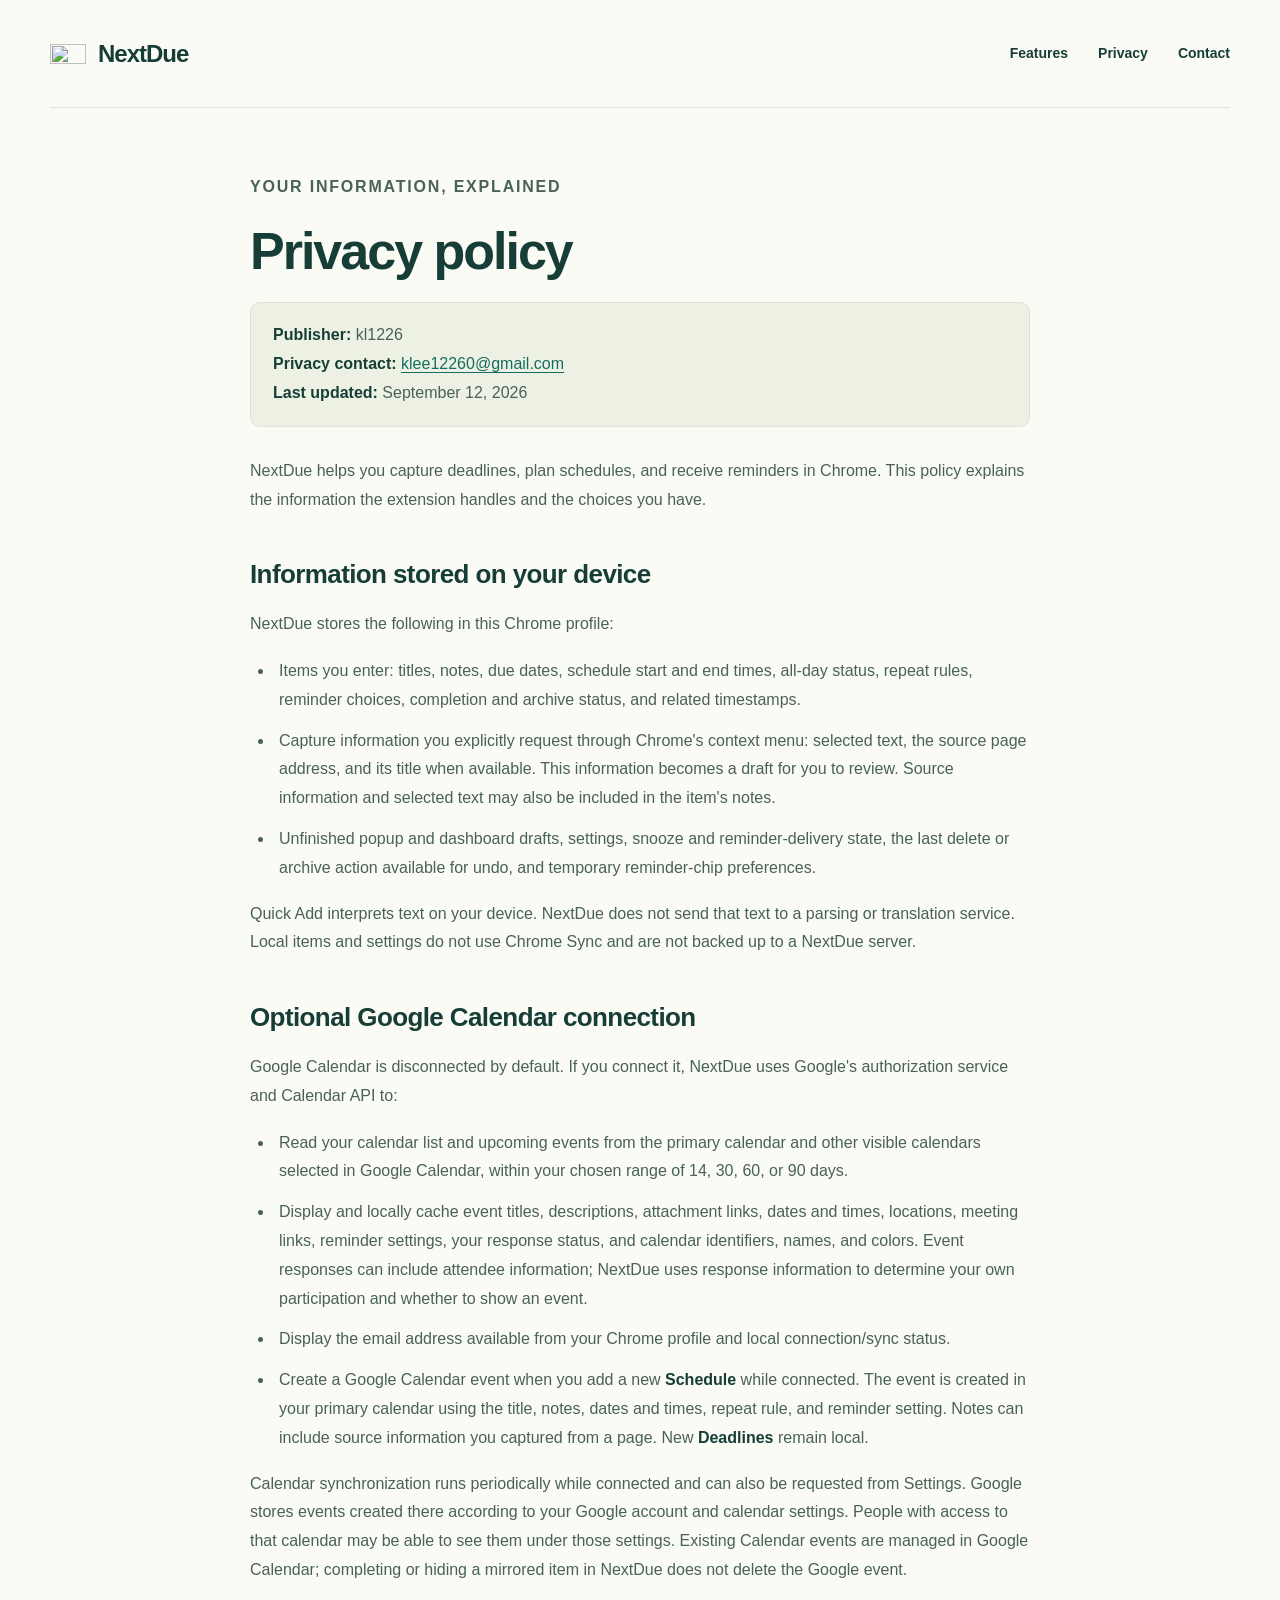
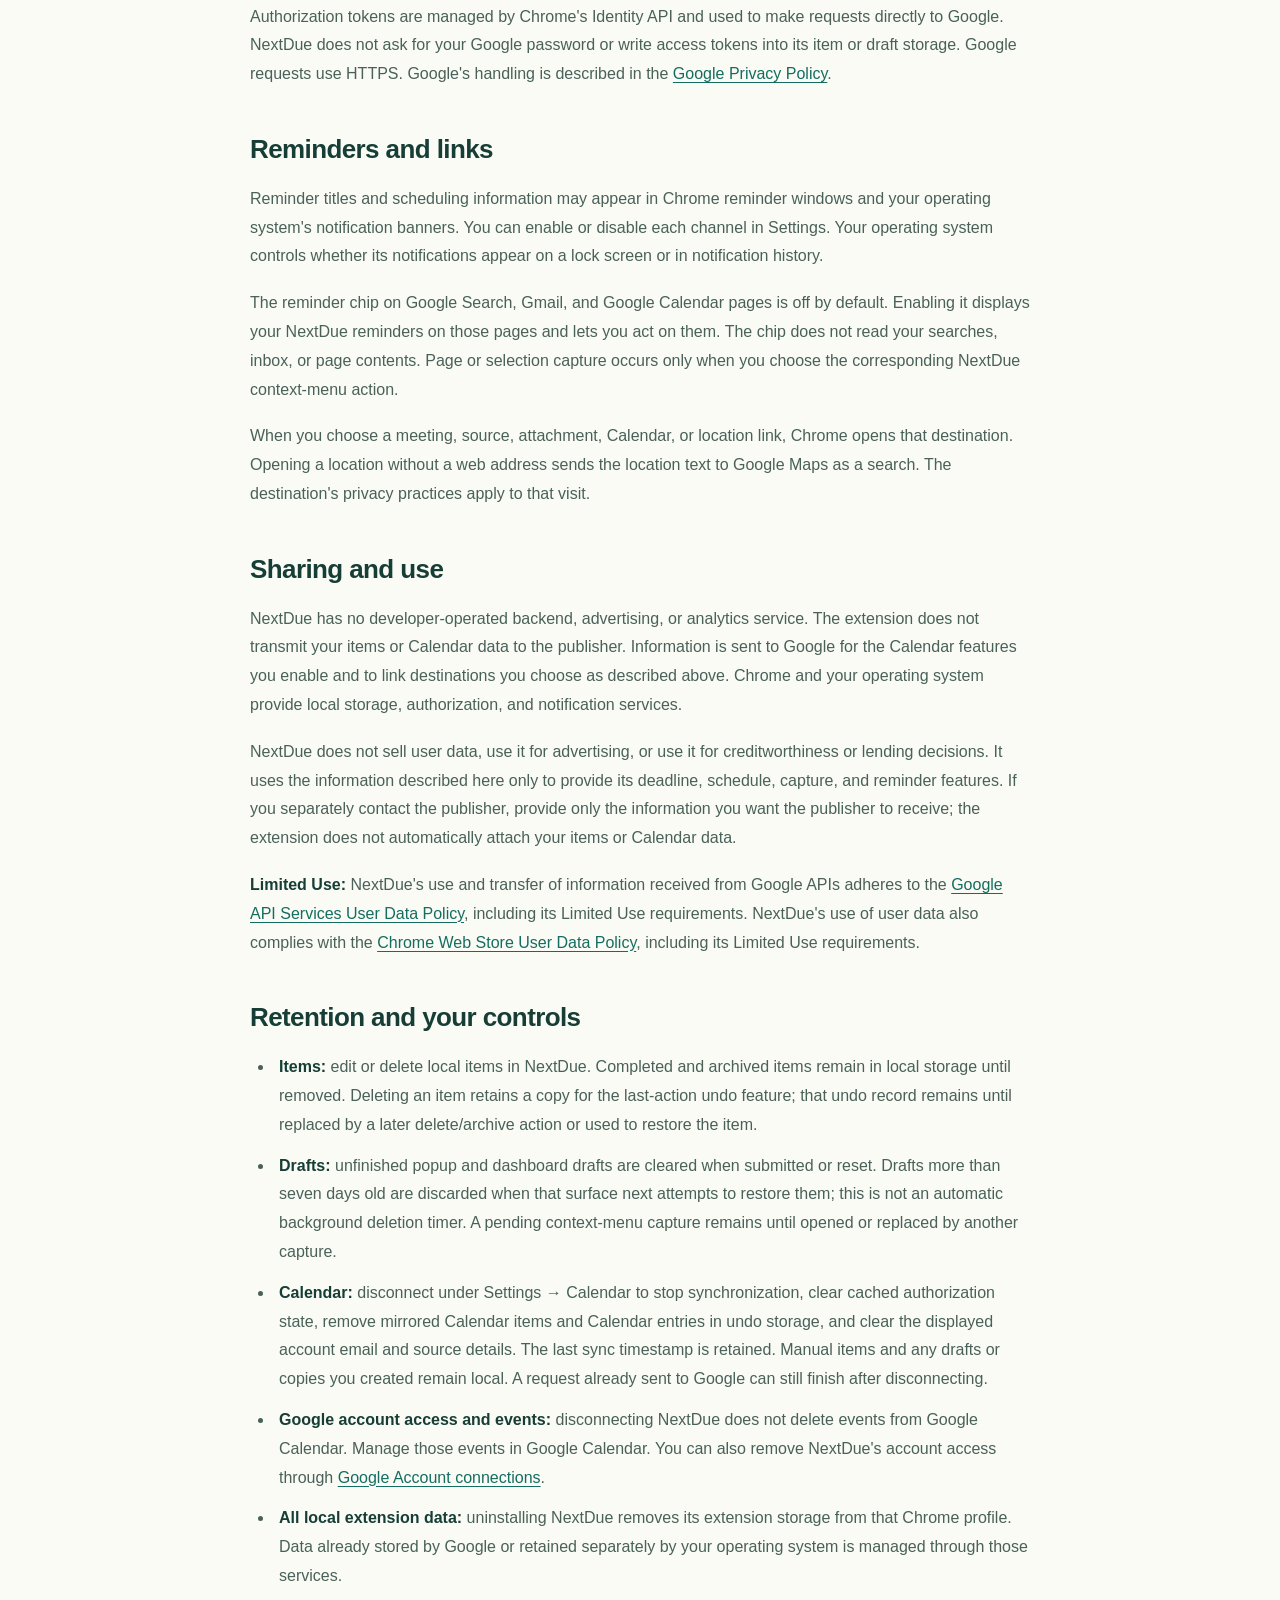
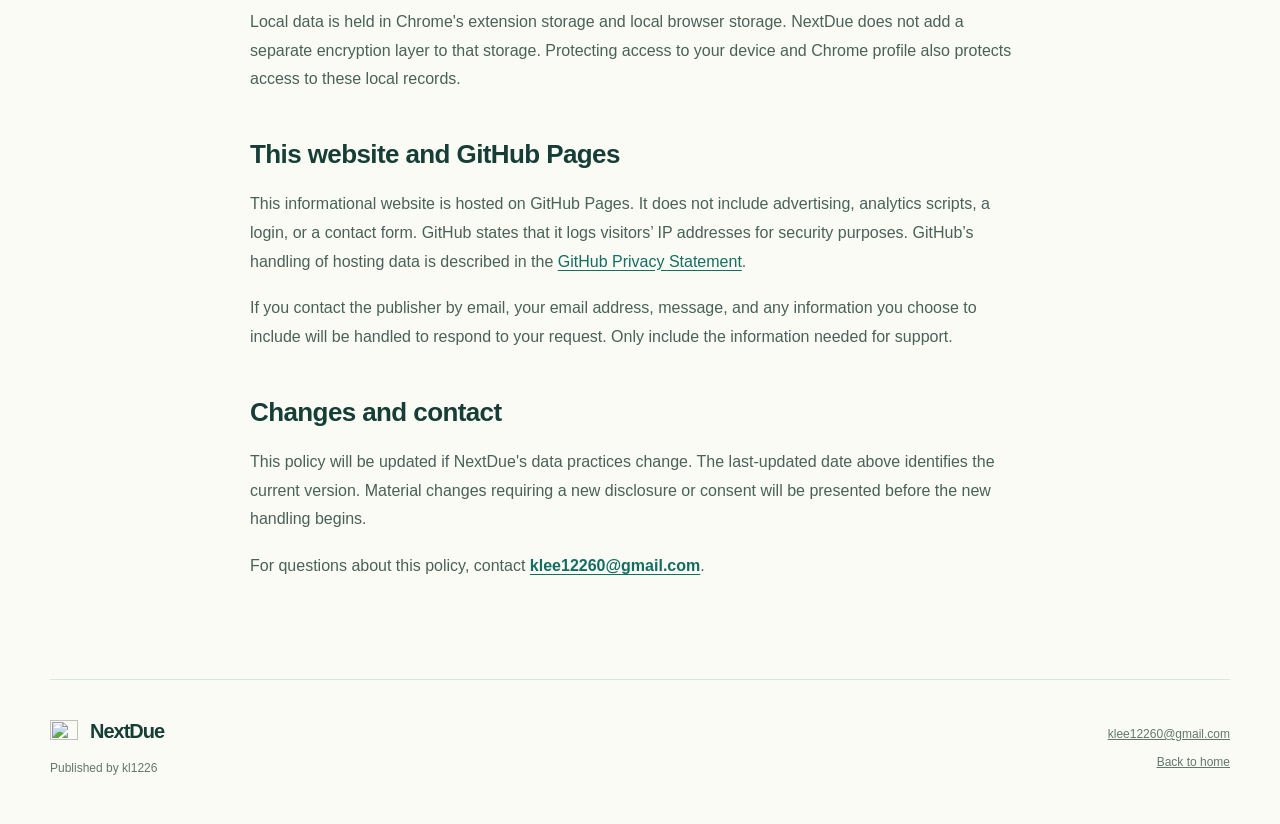
==== privacy.html @ 0af37ad2 "Add files via upload" ====
<!doctype html>
<html lang="en"><head><meta charset="utf-8"><meta name="viewport" content="width=device-width, initial-scale=1"><title>NextDue Privacy Policy</title><meta name="description" content="How NextDue handles local tasks, scheduling phrases, reminders, optional Google Calendar data, and your privacy choices."><meta name="theme-color" content="#145f55"><link rel="canonical" href="https://kl1226.github.io/privacy.html"><link rel="icon" href="assets/icon.svg" type="image/svg+xml"><link rel="stylesheet" href="styles.css"></head><body><a class="skip" href="#main">Skip to content</a><header class="site-header wrap"><a class="brand" href="./" aria-label="NextDue home"><img src="assets/icon.svg" width="36" height="36" alt="">NextDue</a><nav aria-label="Main navigation"><a href="./#features">Features</a><a href="privacy.html" aria-current="page">Privacy</a><a href="mailto:klee12260@gmail.com">Contact</a></nav></header><main id="main" class="policy wrap"><p class="eyebrow">YOUR INFORMATION, EXPLAINED</p><h1>Privacy policy</h1><div class="metadata"><p><strong>Publisher:</strong> kl1226<br><strong>Privacy contact:</strong> <a href="mailto:klee12260@gmail.com">klee12260@gmail.com</a><br><strong>Last updated:</strong> September 12, 2026</p></div>
<p>NextDue helps you capture deadlines, plan schedules, and receive reminders in Chrome. This policy explains the information the extension handles and the choices you have.</p>
<h2 id="information-stored-on-your-device">Information stored on your device</h2>
<p>NextDue stores the following in this Chrome profile:</p>
<ul>
<li>Items you enter: titles, notes, due dates, schedule start and end times, all-day status, repeat rules, reminder choices, completion and archive status, and related timestamps.</li>
<li>Capture information you explicitly request through Chrome&#39;s context menu: selected text, the source page address, and its title when available. This information becomes a draft for you to review. Source information and selected text may also be included in the item&#39;s notes.</li>
<li>Unfinished popup and dashboard drafts, settings, snooze and reminder-delivery state, the last delete or archive action available for undo, and temporary reminder-chip preferences.</li>
</ul>
<p>Quick Add interprets text on your device. NextDue does not send that text to a parsing or translation service. Local items and settings do not use Chrome Sync and are not backed up to a NextDue server.</p>
<h2 id="optional-google-calendar-connection">Optional Google Calendar connection</h2>
<p>Google Calendar is disconnected by default. If you connect it, NextDue uses Google&#39;s authorization service and Calendar API to:</p>
<ul>
<li>Read your calendar list and upcoming events from the primary calendar and other visible calendars selected in Google Calendar, within your chosen range of 14, 30, 60, or 90 days.</li>
<li>Display and locally cache event titles, descriptions, attachment links, dates and times, locations, meeting links, reminder settings, your response status, and calendar identifiers, names, and colors. Event responses can include attendee information; NextDue uses response information to determine your own participation and whether to show an event.</li>
<li>Display the email address available from your Chrome profile and local connection/sync status.</li>
<li>Create a Google Calendar event when you add a new <strong>Schedule</strong> while connected. The event is created in your primary calendar using the title, notes, dates and times, repeat rule, and reminder setting. Notes can include source information you captured from a page. New <strong>Deadlines</strong> remain local.</li>
</ul>
<p>Calendar synchronization runs periodically while connected and can also be requested from Settings. Google stores events created there according to your Google account and calendar settings. People with access to that calendar may be able to see them under those settings. Existing Calendar events are managed in Google Calendar; completing or hiding a mirrored item in NextDue does not delete the Google event.</p>
<p>Authorization tokens are managed by Chrome&#39;s Identity API and used to make requests directly to Google. NextDue does not ask for your Google password or write access tokens into its item or draft storage. Google requests use HTTPS. Google&#39;s handling is described in the <a href="https://policies.google.com/privacy">Google Privacy Policy</a>.</p>
<h2 id="reminders-and-links">Reminders and links</h2>
<p>Reminder titles and scheduling information may appear in Chrome reminder windows and your operating system&#39;s notification banners. You can enable or disable each channel in Settings. Your operating system controls whether its notifications appear on a lock screen or in notification history.</p>
<p>The reminder chip on Google Search, Gmail, and Google Calendar pages is off by default. Enabling it displays your NextDue reminders on those pages and lets you act on them. The chip does not read your searches, inbox, or page contents. Page or selection capture occurs only when you choose the corresponding NextDue context-menu action.</p>
<p>When you choose a meeting, source, attachment, Calendar, or location link, Chrome opens that destination. Opening a location without a web address sends the location text to Google Maps as a search. The destination&#39;s privacy practices apply to that visit.</p>
<h2 id="sharing-and-use">Sharing and use</h2>
<p>NextDue has no developer-operated backend, advertising, or analytics service. The extension does not transmit your items or Calendar data to the publisher. Information is sent to Google for the Calendar features you enable and to link destinations you choose as described above. Chrome and your operating system provide local storage, authorization, and notification services.</p>
<p>NextDue does not sell user data, use it for advertising, or use it for creditworthiness or lending decisions. It uses the information described here only to provide its deadline, schedule, capture, and reminder features. If you separately contact the publisher, provide only the information you want the publisher to receive; the extension does not automatically attach your items or Calendar data.</p>
<p><strong>Limited Use:</strong> NextDue&#39;s use and transfer of information received from Google APIs adheres to the <a href="https://developers.google.com/terms/api-services-user-data-policy">Google API Services User Data Policy</a>, including its Limited Use requirements. NextDue&#39;s use of user data also complies with the <a href="https://developer.chrome.com/docs/webstore/program-policies/policies#protecting-user-privacy">Chrome Web Store User Data Policy</a>, including its Limited Use requirements.</p>
<h2 id="retention-and-your-controls">Retention and your controls</h2>
<ul>
<li><strong>Items:</strong> edit or delete local items in NextDue. Completed and archived items remain in local storage until removed. Deleting an item retains a copy for the last-action undo feature; that undo record remains until replaced by a later delete/archive action or used to restore the item.</li>
<li><strong>Drafts:</strong> unfinished popup and dashboard drafts are cleared when submitted or reset. Drafts more than seven days old are discarded when that surface next attempts to restore them; this is not an automatic background deletion timer. A pending context-menu capture remains until opened or replaced by another capture.</li>
<li><strong>Calendar:</strong> disconnect under Settings → Calendar to stop synchronization, clear cached authorization state, remove mirrored Calendar items and Calendar entries in undo storage, and clear the displayed account email and source details. The last sync timestamp is retained. Manual items and any drafts or copies you created remain local. A request already sent to Google can still finish after disconnecting.</li>
<li><strong>Google account access and events:</strong> disconnecting NextDue does not delete events from Google Calendar. Manage those events in Google Calendar. You can also remove NextDue&#39;s account access through <a href="https://myaccount.google.com/connections">Google Account connections</a>.</li>
<li><strong>All local extension data:</strong> uninstalling NextDue removes its extension storage from that Chrome profile. Data already stored by Google or retained separately by your operating system is managed through those services.</li>
</ul>
<p>Local data is held in Chrome&#39;s extension storage and local browser storage. NextDue does not add a separate encryption layer to that storage. Protecting access to your device and Chrome profile also protects access to these local records.</p>
<h2 id="this-website-and-github-pages">This website and GitHub Pages</h2>
<p>This informational website is hosted on GitHub Pages. It does not include advertising, analytics scripts, a login, or a contact form. GitHub states that it logs visitors’ IP addresses for security purposes. GitHub’s handling of hosting data is described in the <a href="https://docs.github.com/en/site-policy/privacy-policies/github-general-privacy-statement">GitHub Privacy Statement</a>.</p>
<p>If you contact the publisher by email, your email address, message, and any information you choose to include will be handled to respond to your request. Only include the information needed for support.</p>
<h2 id="changes-and-contact">Changes and contact</h2>
<p>This policy will be updated if NextDue&#39;s data practices change. The last-updated date above identifies the current version. Material changes requiring a new disclosure or consent will be presented before the new handling begins.</p>
<p>For questions about this policy, contact <strong><a href="mailto:klee12260@gmail.com">klee12260@gmail.com</a></strong>.</p>
</main><footer class="site-footer wrap"><div><a class="brand" href="./"><img src="assets/icon.svg" width="28" height="28" alt="">NextDue</a><p>Published by kl1226</p></div><div><a href="mailto:klee12260@gmail.com">klee12260@gmail.com</a><a href="./">Back to home</a></div></footer></body></html>
---- styles.css ----
:root{color-scheme:light;--ink:#163e36;--body:#496159;--teal:#146d60;--paper:#fafbf5;--line:#dbe4d8;--muted:#63776e;font-family:Inter,-apple-system,BlinkMacSystemFont,"Segoe UI",sans-serif;font-synthesis:none}*{box-sizing:border-box}html{scroll-behavior:smooth;scroll-padding-top:30px}body{margin:0;background:var(--paper);color:var(--ink);font-size:17px;line-height:1.65}a{color:inherit}button,a{-webkit-tap-highlight-color:transparent}a:focus-visible{outline:3px solid #d0773c;outline-offset:5px}img{max-width:100%;display:block;height:auto}.wrap{width:min(1180px,calc(100% - 64px));margin-inline:auto}.skip{position:absolute;left:12px;top:-100px;background:white;padding:12px;z-index:10}.skip:focus{top:12px}.site-header{height:108px;display:flex;align-items:center;justify-content:space-between;border-bottom:1px solid var(--line)}.brand{display:inline-flex;align-items:center;gap:12px;font-size:24px;font-weight:750;letter-spacing:-1px;text-decoration:none}.site-header nav{display:flex;gap:30px;font-size:14px;font-weight:600}.site-header nav a{text-decoration:none}.site-header nav a:hover,.text-link:hover{text-decoration:underline;text-underline-offset:5px}.hero{display:grid;grid-template-columns:1fr 1.12fr;gap:38px;align-items:center;padding-block:88px 100px}.eyebrow{font-size:11px;letter-spacing:1.8px;font-weight:750;margin:0 0 22px;color:var(--teal);display:flex;align-items:center;gap:9px}.status-dot{width:7px;height:7px;border-radius:50%;background:#588c44;flex:none}h1,h2,h3{line-height:1.05;margin:0;font-weight:650;letter-spacing:-2px}h1{font-size:clamp(48px,5.4vw,76px);letter-spacing:-4px}h1 em{font-style:normal;color:var(--teal)}h2{font-size:clamp(30px,3.1vw,44px)}h3{font-size:24px;letter-spacing:-.7px;line-height:1.2}p{margin:0 0 18px}.lead{font-size:21px;line-height:1.5;max-width:430px;margin-top:25px;color:var(--body)}.hero-description{color:var(--muted);max-width:450px;font-size:16px}.button{display:inline-flex;align-items:center;gap:34px;background:var(--teal);color:white;text-decoration:none;padding:14px 22px;border-radius:9px;font-size:15px;font-weight:650;margin-block:9px 15px}.button:hover{background:#0c544b}.quiet{color:var(--muted);font-size:13px}.hero-art{position:relative;padding-bottom:45px}.orbit{position:absolute;width:105%;height:115%;background:#e6edd8;border-radius:50%;left:-2%;top:-13%;z-index:-1;transform:rotate(-14deg)}.window{background:#fff;border:1px solid #d5ded5;border-radius:16px;box-shadow:0 30px 60px -35px #42644c80;overflow:hidden;transform:rotate(-2deg)}.window-bar{display:flex;align-items:center;gap:22px;border-bottom:1px solid #e7eae5;background:#f5f7f1;padding:15px 20px;font-size:10px;color:#6e7f72}.dots{display:flex;gap:5px}.dots i{width:7px;height:7px;border-radius:50%;background:#c8d5c4}.window-content{padding:30px 18px 13px}.small-label{font-size:9px;letter-spacing:2px;font-weight:700;color:#788979;margin:0 0 20px 5px}.composer{width:100%}.image-note{font-size:9px;color:#748175;text-align:center;margin:17px 0 0}.floating-note{position:absolute;right:10px;bottom:0;padding:16px 20px;background:#fffdf2;border:1px solid #e2dfc6;border-radius:8px;font-size:12px;transform:rotate(3deg);box-shadow:0 9px 18px -15px #45634a}.floating-note span{margin-right:8px;color:var(--teal);font-size:20px}.features,.dashboard-section{padding-block:78px;border-top:1px solid var(--line)}.section-intro{max-width:640px}.section-intro p:last-child{color:var(--body);margin-top:22px}.feature-grid{display:grid;grid-template-columns:repeat(3,minmax(0,1fr));gap:22px;margin-top:42px}.feature-grid article{border:1px solid var(--line);padding:26px 23px;border-radius:13px;background:#fffef9}.feature-number{font-size:10px;letter-spacing:1px;color:#688579;font-weight:700;display:block;margin-bottom:28px}.feature-grid p{font-size:14px;line-height:1.7;color:var(--body);margin:16px 0 20px}.feature-grid code{display:block;border-top:1px solid var(--line);padding-top:17px;font-size:11px;white-space:normal}.feature-note{font-size:12px;line-height:1.7;color:var(--muted);margin:19px 0 0}.language-band{display:grid;grid-template-columns:1fr 1.4fr;gap:60px;padding:48px;background:#edf1e3;border-radius:16px;margin-bottom:78px}.language-band p:not(.eyebrow){color:var(--body)}.phrase-row{display:flex;gap:10px;flex-wrap:wrap;margin-bottom:17px}.phrase-row code{font-size:12px;padding:9px 11px;background:#fffdf7;border:1px solid #dce5d3;border-radius:6px}.dashboard-frame{margin-top:37px;border:1px solid var(--line);padding:8px;background:white;border-radius:14px;overflow:hidden;box-shadow:0 24px 60px -50px #173f30}.dashboard-frame img{border-radius:7px;width:100%}.calendar-section{display:grid;grid-template-columns:1fr 1.4fr;gap:60px;padding:48px;border-radius:16px;background:#165f54;color:#f9fff7;margin-bottom:80px}.calendar-section .eyebrow{color:#c7dbb5}.calendar-section p:not(.eyebrow){font-size:16px;color:#e1eee1}.text-link{font-weight:650;font-size:14px;text-underline-offset:5px}.privacy-summary{max-width:850px;text-align:center;padding:0 40px 80px}.privacy-summary .eyebrow{justify-content:center}.privacy-summary h2{font-size:34px}.privacy-summary p:not(.eyebrow){color:var(--body);margin-top:25px}.site-footer{display:flex;justify-content:space-between;gap:20px;border-top:1px solid var(--line);padding-block:35px 45px}.site-footer .brand{font-size:20px}.site-footer p,.site-footer>div:last-child{font-size:12px;color:var(--muted);margin:10px 0 0}.site-footer>div:last-child{display:flex;align-items:flex-end;flex-direction:column;gap:8px}.policy{max-width:780px;padding-block:65px 80px}.policy h1{font-size:52px;letter-spacing:-2px;margin-bottom:24px}.policy h2{font-size:26px;letter-spacing:-.6px;line-height:1.3;margin:44px 0 18px;scroll-margin-top:30px}.policy p,.policy li{color:var(--body);font-size:16px;line-height:1.8}.policy ul{padding-left:24px}.policy li{padding-left:5px;margin-bottom:12px}.policy a{color:var(--teal);text-underline-offset:3px;overflow-wrap:anywhere}.policy .metadata{border:1px solid var(--line);background:#edf1e3;padding:18px 22px;border-radius:10px;margin-bottom:30px}.policy .metadata p{margin:0}.policy strong{color:var(--ink)}@media(max-width:950px){.hero{grid-template-columns:1fr 1fr;gap:30px}h1{font-size:58px}.feature-grid{gap:12px}.feature-grid article{padding:22px 16px}.feature-grid code{font-size:10px}.language-band,.calendar-section{gap:35px;padding:35px}}@media(max-width:700px){.wrap{width:calc(100% - 36px)}.site-header{height:85px}.brand{font-size:22px}.site-header nav{gap:16px;font-size:12px}.site-header nav a:first-child{display:none}.hero{grid-template-columns:1fr;padding-block:52px 48px;gap:48px}h1{font-size:64px;letter-spacing:-3.8px}.hero-copy{max-width:520px}.hero-art{padding:20px 5px 54px}.orbit{width:95%;height:100%;left:2%;top:0;transform:none}.window-content{padding-top:23px}.window-bar{gap:15px}.floating-note{font-size:11px;right:3px;padding:11px 12px}.features,.dashboard-section{padding-block:48px}.feature-grid{grid-template-columns:1fr;gap:14px;margin-top:30px}.feature-grid article{padding:26px}.feature-number{margin-bottom:20px}.feature-grid code{font-size:12px}.feature-grid p{font-size:15px}.language-band,.calendar-section{grid-template-columns:1fr;gap:22px;padding:28px;margin-bottom:48px}.privacy-summary{padding:0 10px 48px}.privacy-summary h2{font-size:31px}.site-footer{flex-direction:column}.site-footer>div:last-child{align-items:flex-start}.policy{padding-block:42px}.policy h1{font-size:42px}.policy h2{font-size:25px}.policy .metadata{padding:16px}.lead{font-size:20px}.eyebrow{font-size:10px;letter-spacing:1.35px}}@media(prefers-reduced-motion:reduce){html{scroll-behavior:auto}}
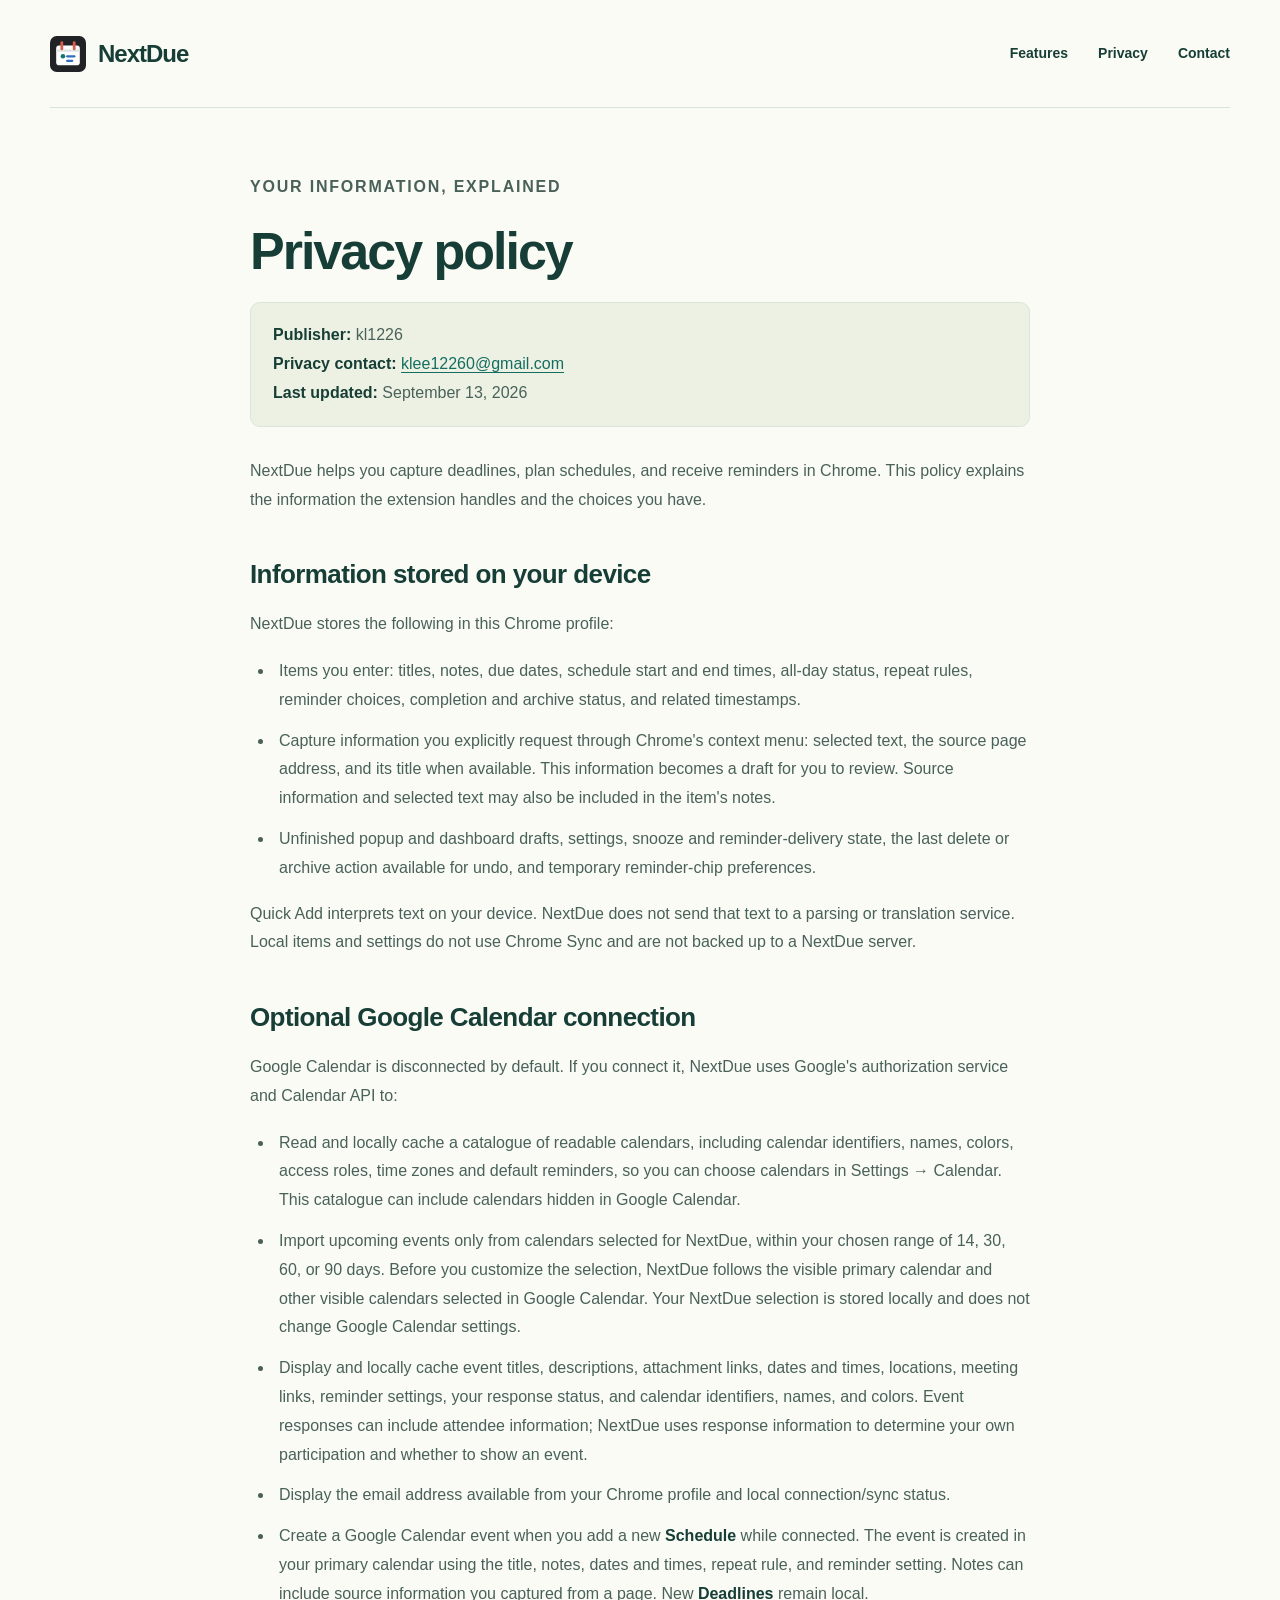
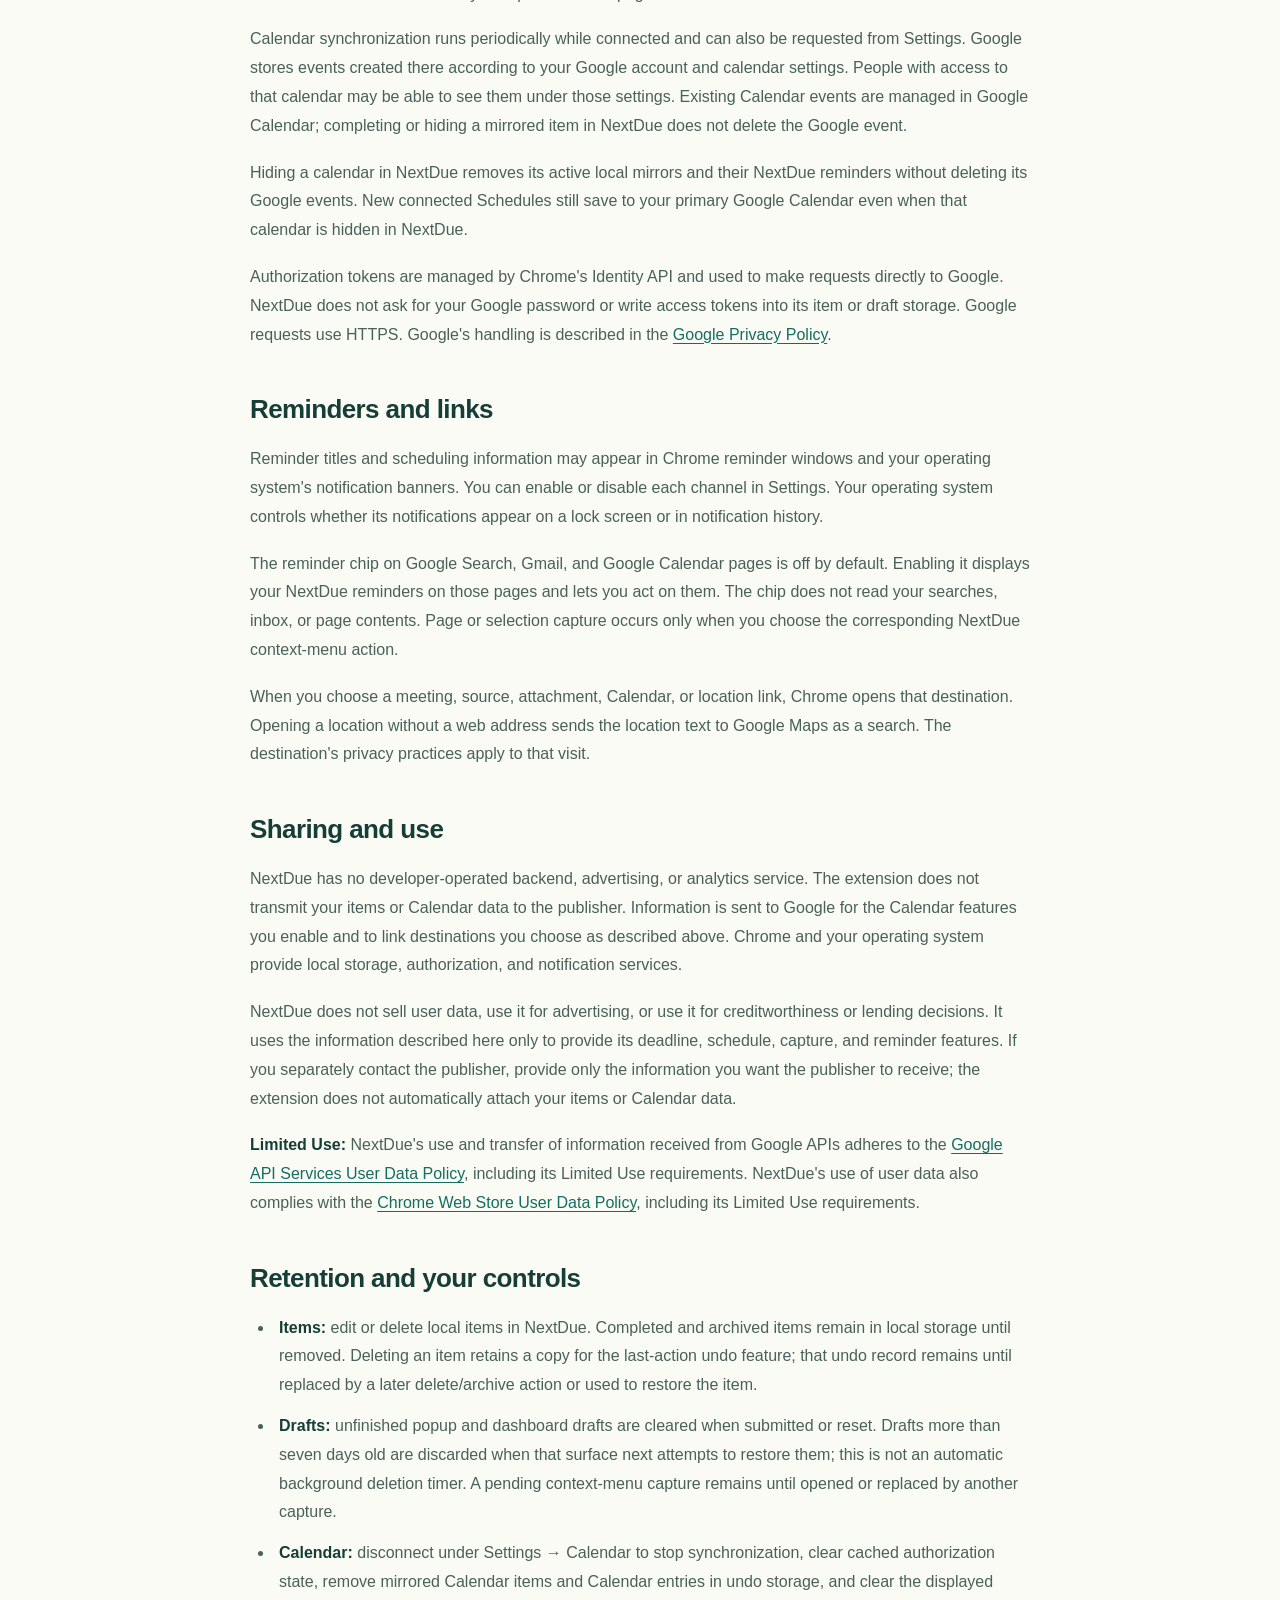
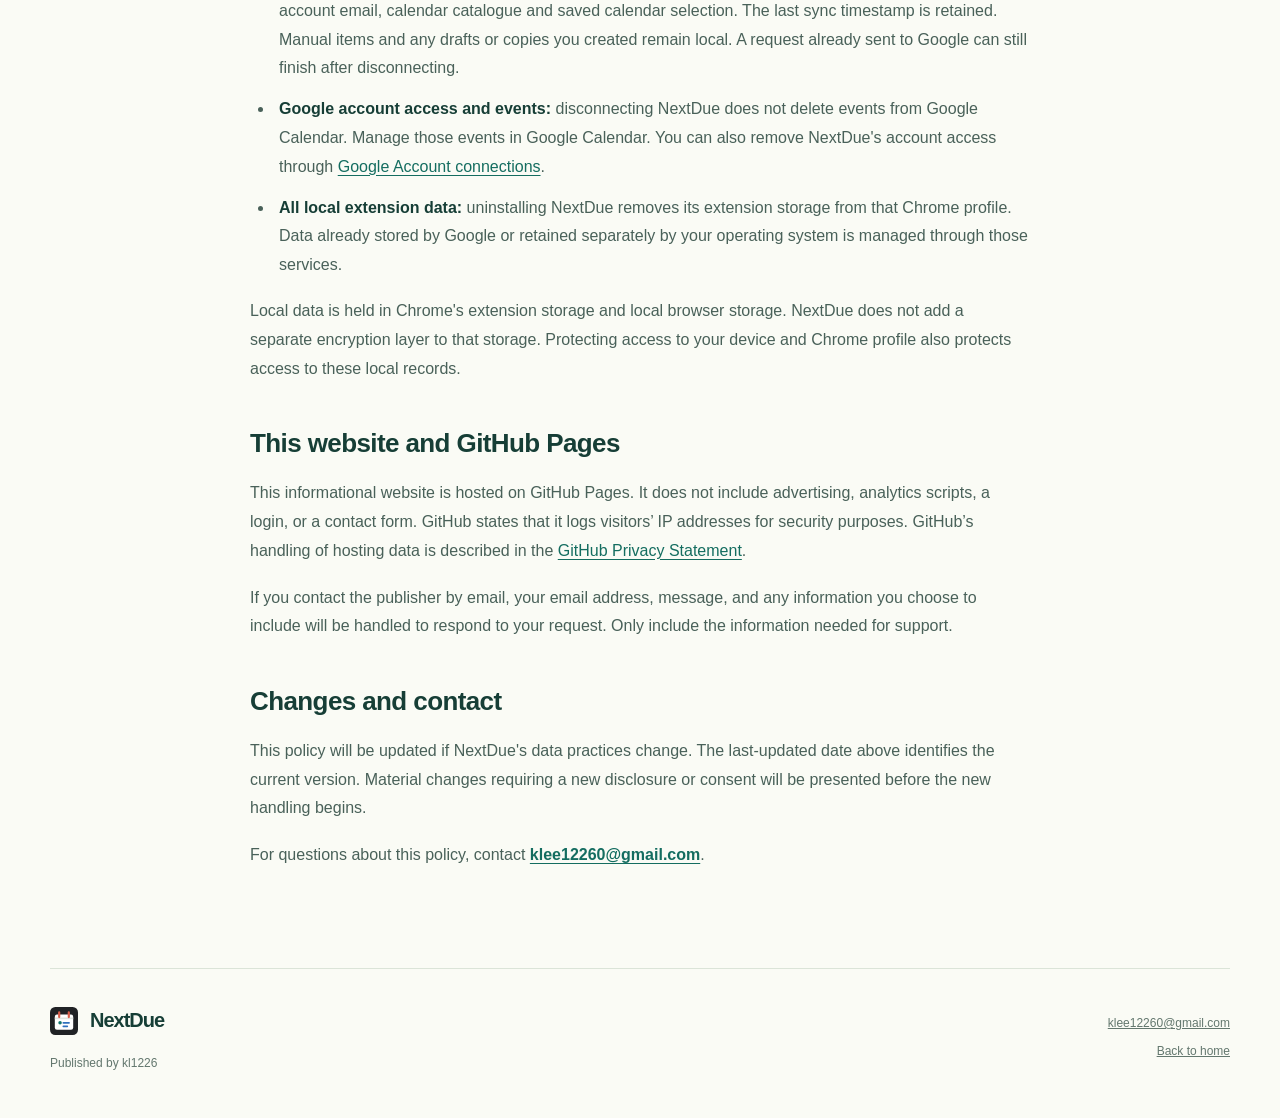
==== commit eaf883a0: "Update privacy disclosures for calendar selection Explain local calendar catalogue and selection sto" ====
--- a/privacy.html
+++ b/privacy.html
@@ -1,5 +1,5 @@
 <!doctype html>
-<html lang="en"><head><meta charset="utf-8"><meta name="viewport" content="width=device-width, initial-scale=1"><title>NextDue Privacy Policy</title><meta name="description" content="How NextDue handles local tasks, scheduling phrases, reminders, optional Google Calendar data, and your privacy choices."><meta name="theme-color" content="#145f55"><link rel="canonical" href="https://kl1226.github.io/privacy.html"><link rel="icon" href="assets/icon.svg" type="image/svg+xml"><link rel="stylesheet" href="styles.css"></head><body><a class="skip" href="#main">Skip to content</a><header class="site-header wrap"><a class="brand" href="./" aria-label="NextDue home"><img src="assets/icon.svg" width="36" height="36" alt="">NextDue</a><nav aria-label="Main navigation"><a href="./#features">Features</a><a href="privacy.html" aria-current="page">Privacy</a><a href="mailto:klee12260@gmail.com">Contact</a></nav></header><main id="main" class="policy wrap"><p class="eyebrow">YOUR INFORMATION, EXPLAINED</p><h1>Privacy policy</h1><div class="metadata"><p><strong>Publisher:</strong> kl1226<br><strong>Privacy contact:</strong> <a href="mailto:klee12260@gmail.com">klee12260@gmail.com</a><br><strong>Last updated:</strong> September 12, 2026</p></div>
+<html lang="en"><head><meta charset="utf-8"><meta name="viewport" content="width=device-width, initial-scale=1"><title>NextDue Privacy Policy</title><meta name="description" content="How NextDue handles local tasks, scheduling phrases, reminders, optional Google Calendar data, and your privacy choices."><meta name="theme-color" content="#145f55"><link rel="canonical" href="https://kl1226.github.io/privacy.html"><link rel="icon" href="assets/icon.svg" type="image/svg+xml"><link rel="stylesheet" href="styles.css"></head><body><a class="skip" href="#main">Skip to content</a><header class="site-header wrap"><a class="brand" href="./" aria-label="NextDue home"><img src="assets/icon.svg" width="36" height="36" alt="">NextDue</a><nav aria-label="Main navigation"><a href="./#features">Features</a><a href="privacy.html" aria-current="page">Privacy</a><a href="mailto:klee12260@gmail.com">Contact</a></nav></header><main id="main" class="policy wrap"><p class="eyebrow">YOUR INFORMATION, EXPLAINED</p><h1>Privacy policy</h1><div class="metadata"><p><strong>Publisher:</strong> kl1226<br><strong>Privacy contact:</strong> <a href="mailto:klee12260@gmail.com">klee12260@gmail.com</a><br><strong>Last updated:</strong> September 13, 2026</p></div>
 <p>NextDue helps you capture deadlines, plan schedules, and receive reminders in Chrome. This policy explains the information the extension handles and the choices you have.</p>
 <h2 id="information-stored-on-your-device">Information stored on your device</h2>
 <p>NextDue stores the following in this Chrome profile:</p>
@@ -12,12 +12,14 @@
 <h2 id="optional-google-calendar-connection">Optional Google Calendar connection</h2>
 <p>Google Calendar is disconnected by default. If you connect it, NextDue uses Google&#39;s authorization service and Calendar API to:</p>
 <ul>
-<li>Read your calendar list and upcoming events from the primary calendar and other visible calendars selected in Google Calendar, within your chosen range of 14, 30, 60, or 90 days.</li>
+<li>Read and locally cache a catalogue of readable calendars, including calendar identifiers, names, colors, access roles, time zones and default reminders, so you can choose calendars in Settings → Calendar. This catalogue can include calendars hidden in Google Calendar.</li>
+<li>Import upcoming events only from calendars selected for NextDue, within your chosen range of 14, 30, 60, or 90 days. Before you customize the selection, NextDue follows the visible primary calendar and other visible calendars selected in Google Calendar. Your NextDue selection is stored locally and does not change Google Calendar settings.</li>
 <li>Display and locally cache event titles, descriptions, attachment links, dates and times, locations, meeting links, reminder settings, your response status, and calendar identifiers, names, and colors. Event responses can include attendee information; NextDue uses response information to determine your own participation and whether to show an event.</li>
 <li>Display the email address available from your Chrome profile and local connection/sync status.</li>
 <li>Create a Google Calendar event when you add a new <strong>Schedule</strong> while connected. The event is created in your primary calendar using the title, notes, dates and times, repeat rule, and reminder setting. Notes can include source information you captured from a page. New <strong>Deadlines</strong> remain local.</li>
 </ul>
 <p>Calendar synchronization runs periodically while connected and can also be requested from Settings. Google stores events created there according to your Google account and calendar settings. People with access to that calendar may be able to see them under those settings. Existing Calendar events are managed in Google Calendar; completing or hiding a mirrored item in NextDue does not delete the Google event.</p>
+<p>Hiding a calendar in NextDue removes its active local mirrors and their NextDue reminders without deleting its Google events. New connected Schedules still save to your primary Google Calendar even when that calendar is hidden in NextDue.</p>
 <p>Authorization tokens are managed by Chrome&#39;s Identity API and used to make requests directly to Google. NextDue does not ask for your Google password or write access tokens into its item or draft storage. Google requests use HTTPS. Google&#39;s handling is described in the <a href="https://policies.google.com/privacy">Google Privacy Policy</a>.</p>
 <h2 id="reminders-and-links">Reminders and links</h2>
 <p>Reminder titles and scheduling information may appear in Chrome reminder windows and your operating system&#39;s notification banners. You can enable or disable each channel in Settings. Your operating system controls whether its notifications appear on a lock screen or in notification history.</p>
@@ -31,7 +33,7 @@
 <ul>
 <li><strong>Items:</strong> edit or delete local items in NextDue. Completed and archived items remain in local storage until removed. Deleting an item retains a copy for the last-action undo feature; that undo record remains until replaced by a later delete/archive action or used to restore the item.</li>
 <li><strong>Drafts:</strong> unfinished popup and dashboard drafts are cleared when submitted or reset. Drafts more than seven days old are discarded when that surface next attempts to restore them; this is not an automatic background deletion timer. A pending context-menu capture remains until opened or replaced by another capture.</li>
-<li><strong>Calendar:</strong> disconnect under Settings → Calendar to stop synchronization, clear cached authorization state, remove mirrored Calendar items and Calendar entries in undo storage, and clear the displayed account email and source details. The last sync timestamp is retained. Manual items and any drafts or copies you created remain local. A request already sent to Google can still finish after disconnecting.</li>
+<li><strong>Calendar:</strong> disconnect under Settings → Calendar to stop synchronization, clear cached authorization state, remove mirrored Calendar items and Calendar entries in undo storage, and clear the displayed account email, calendar catalogue and saved calendar selection. The last sync timestamp is retained. Manual items and any drafts or copies you created remain local. A request already sent to Google can still finish after disconnecting.</li>
 <li><strong>Google account access and events:</strong> disconnecting NextDue does not delete events from Google Calendar. Manage those events in Google Calendar. You can also remove NextDue&#39;s account access through <a href="https://myaccount.google.com/connections">Google Account connections</a>.</li>
 <li><strong>All local extension data:</strong> uninstalling NextDue removes its extension storage from that Chrome profile. Data already stored by Google or retained separately by your operating system is managed through those services.</li>
 </ul>
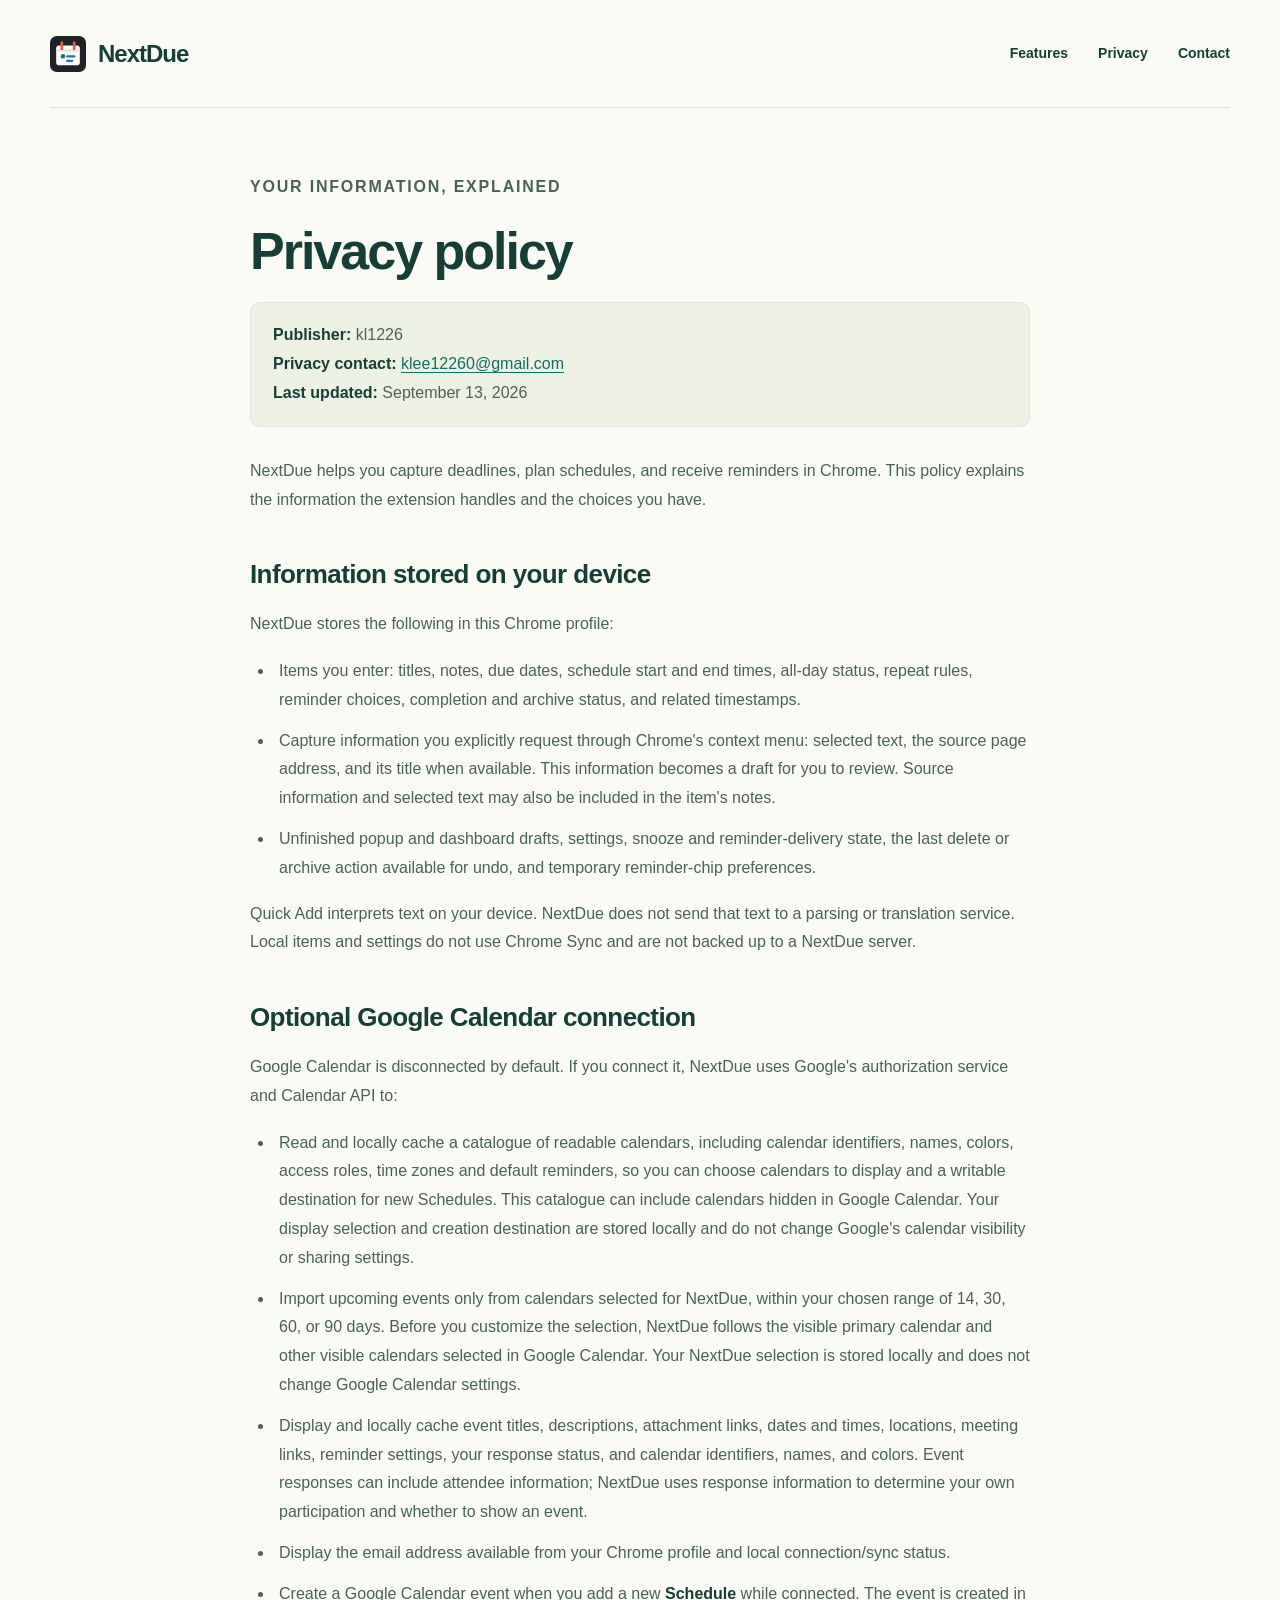
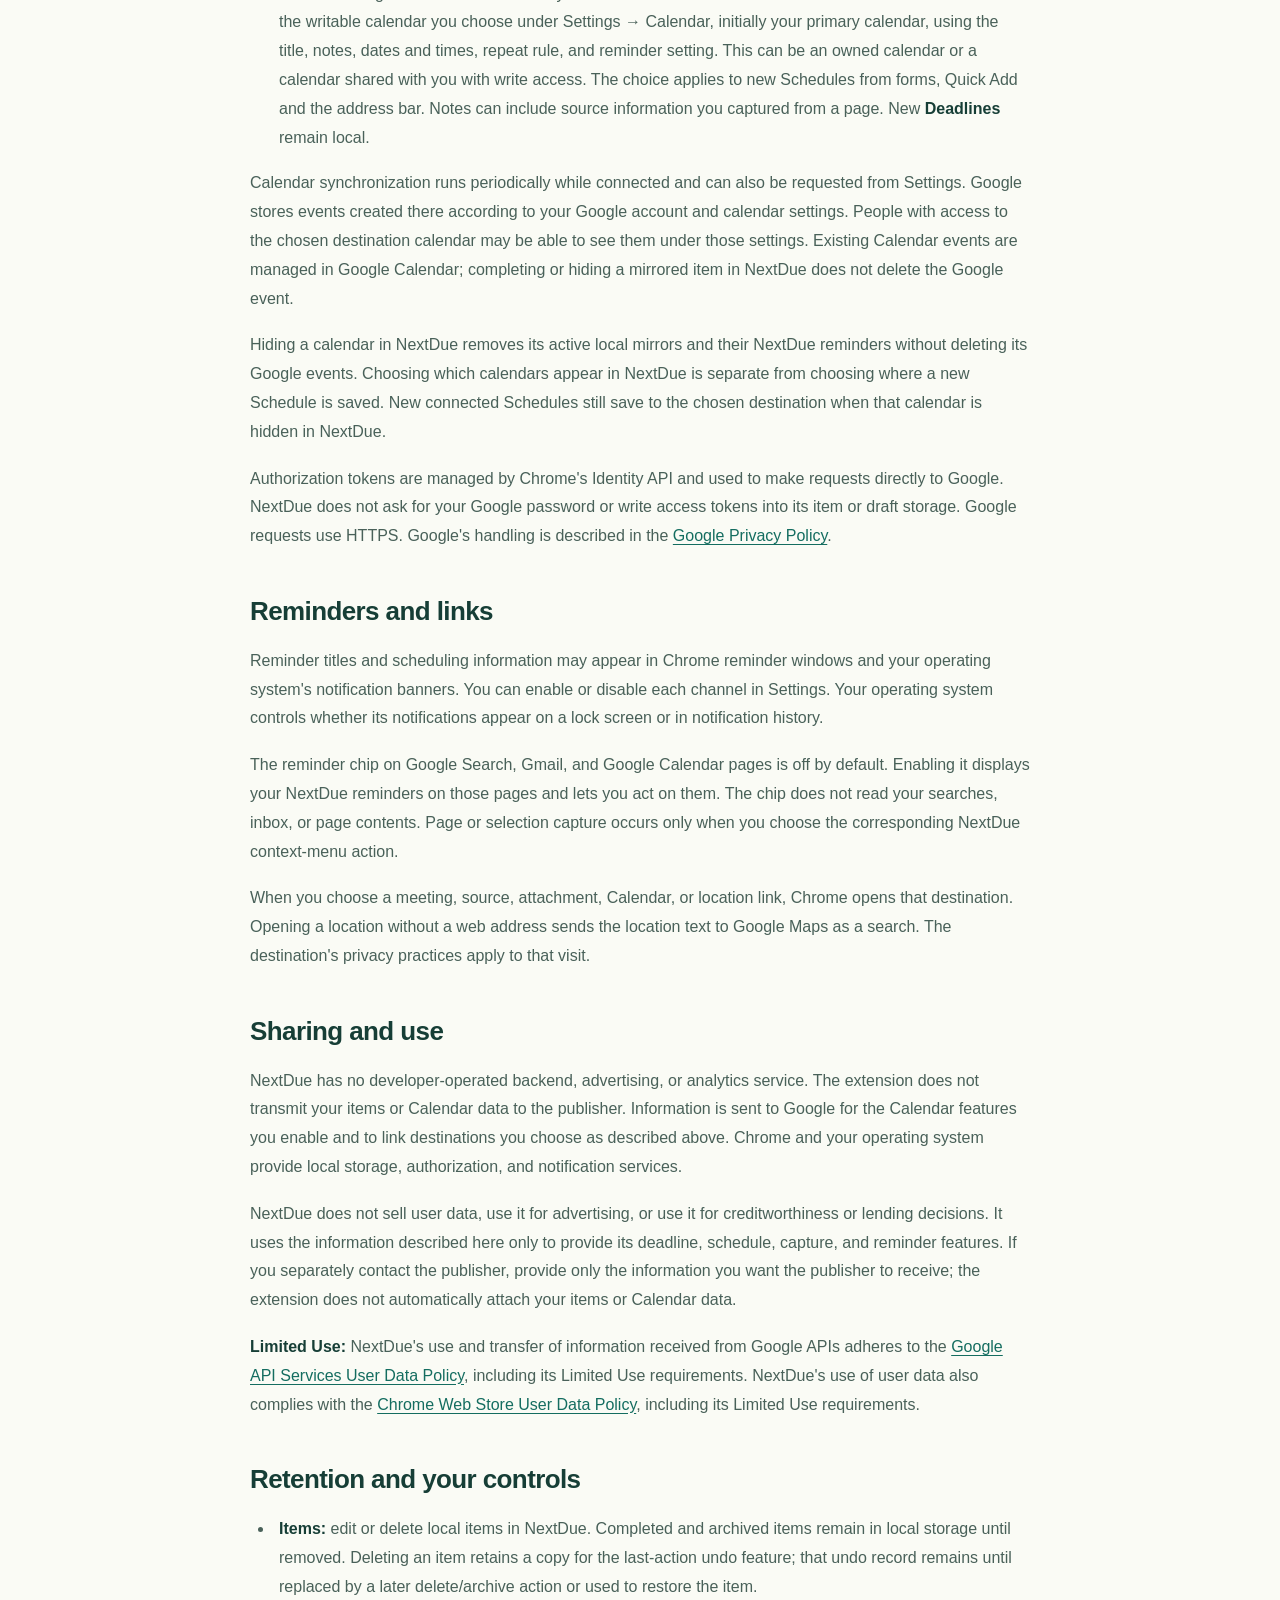
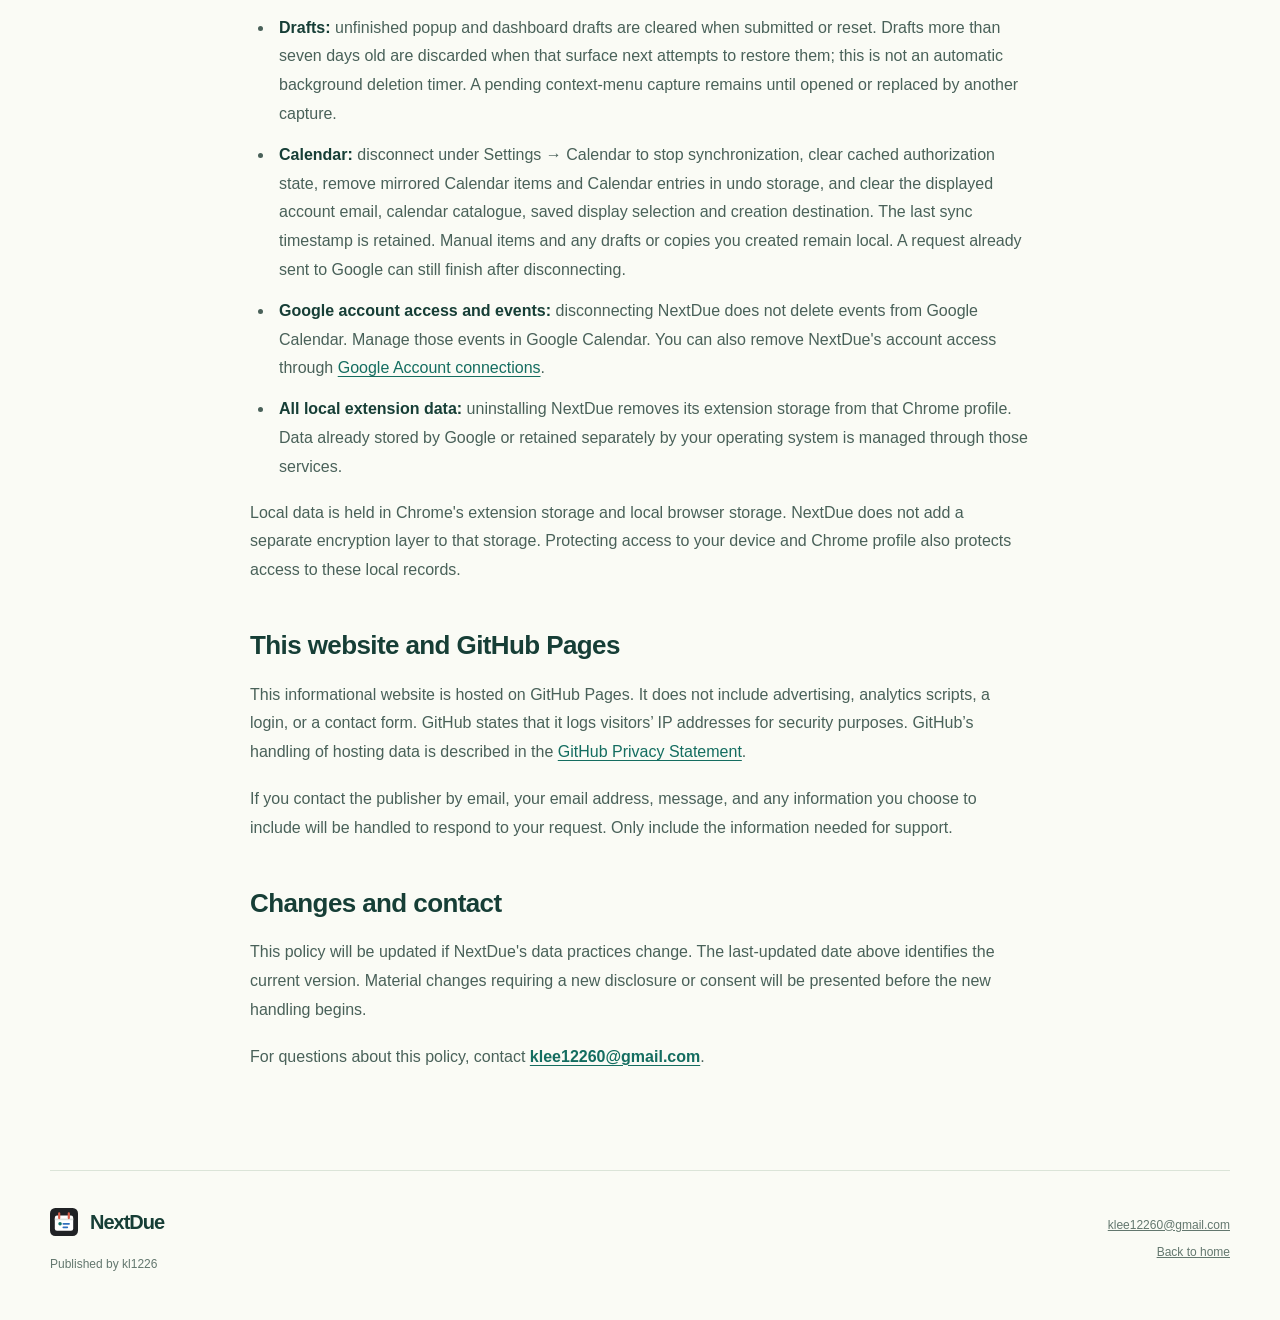
==== commit 12ce2eb0: "Disclose chosen writable calendars for new schedules" ====
--- a/privacy.html
+++ b/privacy.html
@@ -12,14 +12,14 @@
 <h2 id="optional-google-calendar-connection">Optional Google Calendar connection</h2>
 <p>Google Calendar is disconnected by default. If you connect it, NextDue uses Google&#39;s authorization service and Calendar API to:</p>
 <ul>
-<li>Read and locally cache a catalogue of readable calendars, including calendar identifiers, names, colors, access roles, time zones and default reminders, so you can choose calendars in Settings → Calendar. This catalogue can include calendars hidden in Google Calendar.</li>
+<li>Read and locally cache a catalogue of readable calendars, including calendar identifiers, names, colors, access roles, time zones and default reminders, so you can choose calendars to display and a writable destination for new Schedules. This catalogue can include calendars hidden in Google Calendar. Your display selection and creation destination are stored locally and do not change Google's calendar visibility or sharing settings.</li>
 <li>Import upcoming events only from calendars selected for NextDue, within your chosen range of 14, 30, 60, or 90 days. Before you customize the selection, NextDue follows the visible primary calendar and other visible calendars selected in Google Calendar. Your NextDue selection is stored locally and does not change Google Calendar settings.</li>
 <li>Display and locally cache event titles, descriptions, attachment links, dates and times, locations, meeting links, reminder settings, your response status, and calendar identifiers, names, and colors. Event responses can include attendee information; NextDue uses response information to determine your own participation and whether to show an event.</li>
 <li>Display the email address available from your Chrome profile and local connection/sync status.</li>
-<li>Create a Google Calendar event when you add a new <strong>Schedule</strong> while connected. The event is created in your primary calendar using the title, notes, dates and times, repeat rule, and reminder setting. Notes can include source information you captured from a page. New <strong>Deadlines</strong> remain local.</li>
+<li>Create a Google Calendar event when you add a new <strong>Schedule</strong> while connected. The event is created in the writable calendar you choose under Settings → Calendar, initially your primary calendar, using the title, notes, dates and times, repeat rule, and reminder setting. This can be an owned calendar or a calendar shared with you with write access. The choice applies to new Schedules from forms, Quick Add and the address bar. Notes can include source information you captured from a page. New <strong>Deadlines</strong> remain local.</li>
 </ul>
-<p>Calendar synchronization runs periodically while connected and can also be requested from Settings. Google stores events created there according to your Google account and calendar settings. People with access to that calendar may be able to see them under those settings. Existing Calendar events are managed in Google Calendar; completing or hiding a mirrored item in NextDue does not delete the Google event.</p>
-<p>Hiding a calendar in NextDue removes its active local mirrors and their NextDue reminders without deleting its Google events. New connected Schedules still save to your primary Google Calendar even when that calendar is hidden in NextDue.</p>
+<p>Calendar synchronization runs periodically while connected and can also be requested from Settings. Google stores events created there according to your Google account and calendar settings. People with access to the chosen destination calendar may be able to see them under those settings. Existing Calendar events are managed in Google Calendar; completing or hiding a mirrored item in NextDue does not delete the Google event.</p>
+<p>Hiding a calendar in NextDue removes its active local mirrors and their NextDue reminders without deleting its Google events. Choosing which calendars appear in NextDue is separate from choosing where a new Schedule is saved. New connected Schedules still save to the chosen destination when that calendar is hidden in NextDue.</p>
 <p>Authorization tokens are managed by Chrome&#39;s Identity API and used to make requests directly to Google. NextDue does not ask for your Google password or write access tokens into its item or draft storage. Google requests use HTTPS. Google&#39;s handling is described in the <a href="https://policies.google.com/privacy">Google Privacy Policy</a>.</p>
 <h2 id="reminders-and-links">Reminders and links</h2>
 <p>Reminder titles and scheduling information may appear in Chrome reminder windows and your operating system&#39;s notification banners. You can enable or disable each channel in Settings. Your operating system controls whether its notifications appear on a lock screen or in notification history.</p>
@@ -33,7 +33,7 @@
 <ul>
 <li><strong>Items:</strong> edit or delete local items in NextDue. Completed and archived items remain in local storage until removed. Deleting an item retains a copy for the last-action undo feature; that undo record remains until replaced by a later delete/archive action or used to restore the item.</li>
 <li><strong>Drafts:</strong> unfinished popup and dashboard drafts are cleared when submitted or reset. Drafts more than seven days old are discarded when that surface next attempts to restore them; this is not an automatic background deletion timer. A pending context-menu capture remains until opened or replaced by another capture.</li>
-<li><strong>Calendar:</strong> disconnect under Settings → Calendar to stop synchronization, clear cached authorization state, remove mirrored Calendar items and Calendar entries in undo storage, and clear the displayed account email, calendar catalogue and saved calendar selection. The last sync timestamp is retained. Manual items and any drafts or copies you created remain local. A request already sent to Google can still finish after disconnecting.</li>
+<li><strong>Calendar:</strong> disconnect under Settings → Calendar to stop synchronization, clear cached authorization state, remove mirrored Calendar items and Calendar entries in undo storage, and clear the displayed account email, calendar catalogue, saved display selection and creation destination. The last sync timestamp is retained. Manual items and any drafts or copies you created remain local. A request already sent to Google can still finish after disconnecting.</li>
 <li><strong>Google account access and events:</strong> disconnecting NextDue does not delete events from Google Calendar. Manage those events in Google Calendar. You can also remove NextDue&#39;s account access through <a href="https://myaccount.google.com/connections">Google Account connections</a>.</li>
 <li><strong>All local extension data:</strong> uninstalling NextDue removes its extension storage from that Chrome profile. Data already stored by Google or retained separately by your operating system is managed through those services.</li>
 </ul>
